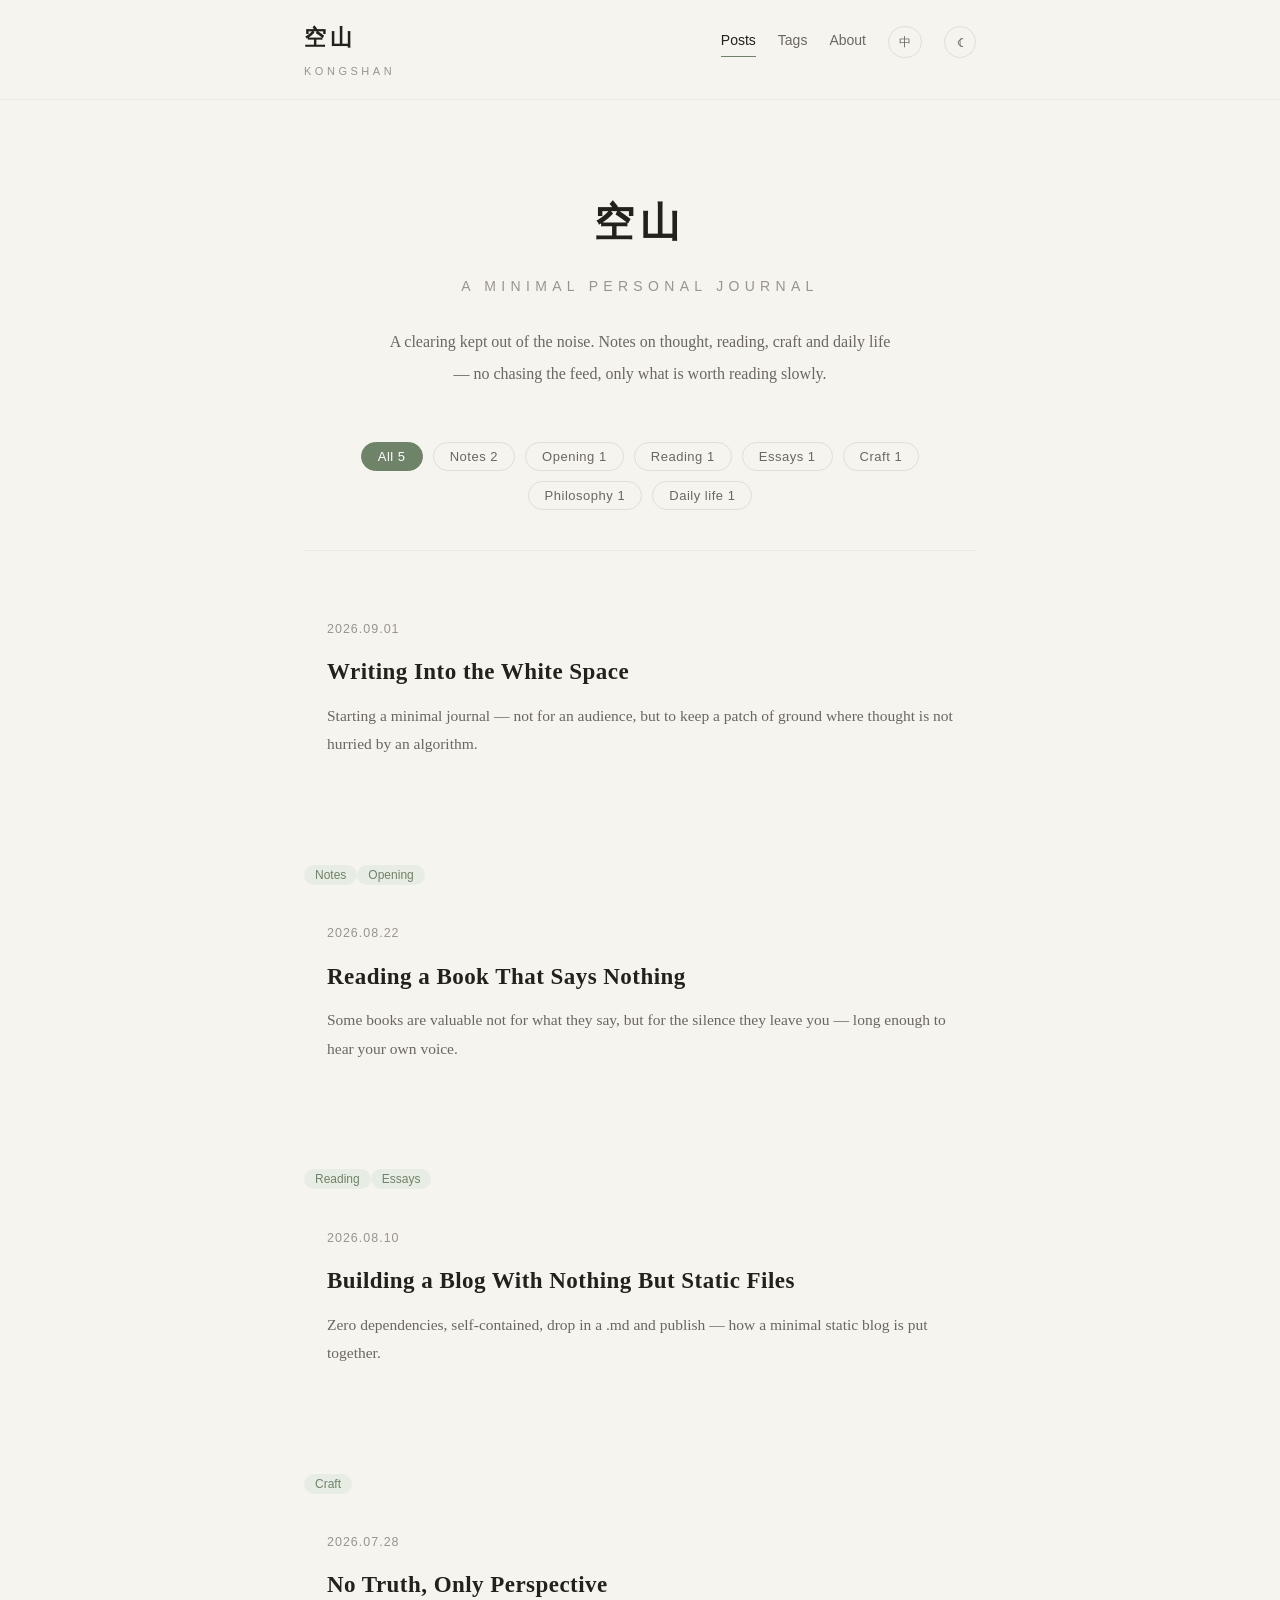
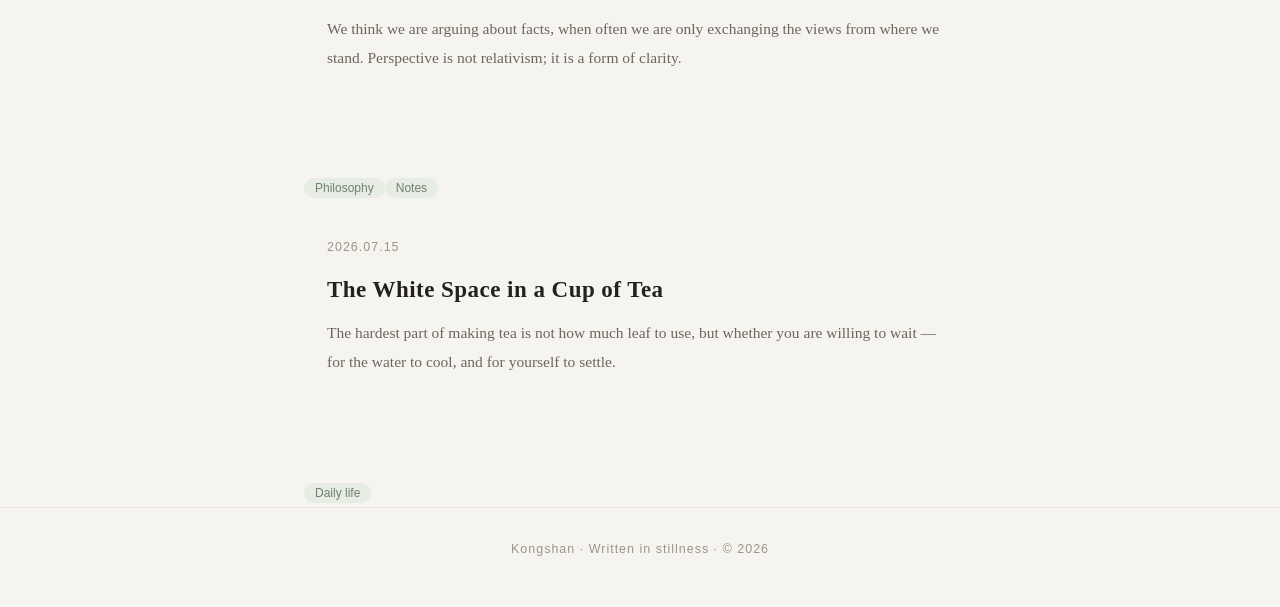
==== index.html @ f270f269 "initial upload: 空山 · 极简个人志" ====
<!DOCTYPE html>
<html lang="zh-CN" data-theme="light">
<head>
  <meta charset="UTF-8">
  <meta name="viewport" content="width=device-width, initial-scale=1.0">
  <title data-i18n-title="title.home">空山 · 极简个人志</title>
  <meta name="description" content="一个人的极简个人志 —— 随想、阅读、技术与生活的留白处。" data-i18n-desc="desc.home">
  <link rel="stylesheet" href="assets/css/style.css">
</head>
<body>
  <div id="progress"></div>

  <header class="site-header">
    <nav>
      <a href="index.html" class="brand">空山<small>KONGSHAN</small></a>
      <div class="nav-links">
        <a href="index.html" class="active" data-i18n="nav.posts">文章</a>
        <a href="tags.html" data-i18n="nav.tags">标签</a>
        <a href="about.html" data-i18n="nav.about">关于</a>
        <button id="lang-toggle" class="lang-toggle" aria-label="切换语言" title="切换语言">EN</button>
        <button id="theme-toggle" aria-label="切换主题" title="切换主题">☾</button>
      </div>
    </nav>
  </header>

  <main>
    <section class="hero wrap">
      <h1 data-i18n="hero.title">空山</h1>
      <p class="tagline" data-i18n="hero.tagline">一 个 人 的 极 简 个 人 志</p>
      <p class="intro" data-i18n="hero.intro">在喧嚣里留一块空地。这里收着随想、阅读、技术与生活——不追热点，只写值得慢读的。</p>
    </section>

    <div class="wrap">
      <div class="filters" id="filters"><!-- 标签筛选由 JS 注入 --></div>
      <div class="post-list" id="post-list">
        <p class="empty" data-i18n="list.loading">正在载入文章…</p>
      </div>
    </div>
  </main>

  <footer class="site-footer">
    <span data-i18n="footer">空山 · 以静写心 · © 2026</span>
  </footer>

  <script src="assets/js/i18n.js"></script>
  <script src="assets/js/markdown.js"></script>
  <script src="assets/js/site.js"></script>
  <script src="assets/js/home.js"></script>
</body>
</html>
---- assets/css/style.css ----
/* ===========================================================
   空山 · 极简个人志  —  禅意极简设计系统
   配色: 纸感暖白 / 墨色 / 单一点缀(苔绿)  ·  明/暗双主题
   =========================================================== */

:root {
  --paper: #f6f4ee;
  --paper-2: #efece3;
  --ink: #23211c;
  --ink-soft: #6b6760;
  --ink-faint: #9a958b;
  --line: #e3ded3;
  --line-soft: #ece8df;
  --accent: #6f8368;        /* 苔绿 */
  --accent-soft: #e7ece4;
  --shadow: 0 1px 2px rgba(35, 33, 28, .04), 0 8px 28px rgba(35, 33, 28, .05);
  --shadow-hover: 0 2px 6px rgba(35, 33, 28, .06), 0 14px 40px rgba(35, 33, 28, .08);
  --font-serif: "Noto Serif SC", "Songti SC", "STSong", "Source Han Serif SC", Georgia, "Times New Roman", serif;
  --font-sans: -apple-system, BlinkMacSystemFont, "PingFang SC", "Hiragino Sans GB", "Microsoft YaHei", "Segoe UI", sans-serif;
  --maxw: 720px;
  --ease: cubic-bezier(.22, .61, .36, 1);
}

[data-theme="dark"] {
  --paper: #1b1a17;
  --paper-2: #211f1b;
  --ink: #e9e5db;
  --ink-soft: #a8a299;
  --ink-faint: #75716a;
  --line: #322f29;
  --line-soft: #2a2823;
  --accent: #9bb38f;
  --accent-soft: #283126;
  --shadow: 0 1px 2px rgba(0, 0, 0, .25), 0 10px 30px rgba(0, 0, 0, .35);
  --shadow-hover: 0 2px 6px rgba(0, 0, 0, .3), 0 16px 44px rgba(0, 0, 0, .45);
}

* { box-sizing: border-box; }

html { scroll-behavior: smooth; }

body {
  margin: 0;
  background: var(--paper);
  color: var(--ink);
  font-family: var(--font-serif);
  font-size: 17px;
  line-height: 1.85;
  -webkit-font-smoothing: antialiased;
  text-rendering: optimizeLegibility;
  transition: background .4s var(--ease), color .4s var(--ease);
}

/* ---------- 阅读进度条 ---------- */
#progress {
  position: fixed;
  top: 0; left: 0;
  width: 100%; height: 2px;
  background: var(--accent);
  transform: scaleX(0);
  transform-origin: 0 50%;
  transition: transform .1s linear;
  z-index: 50;
  pointer-events: none;
}

/* ---------- 头部 / 导航 ---------- */
.site-header {
  position: sticky;
  top: 0;
  z-index: 40;
  background: color-mix(in srgb, var(--paper) 88%, transparent);
  backdrop-filter: saturate(140%) blur(10px);
  border-bottom: 1px solid var(--line-soft);
}
.site-header nav {
  max-width: var(--maxw);
  margin: 0 auto;
  padding: 18px 24px;
  display: flex;
  align-items: baseline;
  justify-content: space-between;
}
.brand {
  font-family: var(--font-serif);
  font-size: 22px;
  letter-spacing: .18em;
  font-weight: 600;
  color: var(--ink);
  text-decoration: none;
}
.brand small {
  display: block;
  font-family: var(--font-sans);
  font-size: 11px;
  letter-spacing: .32em;
  color: var(--ink-faint);
  margin-top: 2px;
  font-weight: 400;
}
.nav-links {
  display: flex;
  align-items: center;
  gap: 22px;
  font-family: var(--font-sans);
  font-size: 14px;
}
.nav-links a {
  color: var(--ink-soft);
  text-decoration: none;
  position: relative;
  padding-bottom: 3px;
  transition: color .25s var(--ease);
}
.nav-links a::after {
  content: "";
  position: absolute;
  left: 0; bottom: 0;
  width: 100%; height: 1px;
  background: var(--accent);
  transform: scaleX(0);
  transform-origin: 0 50%;
  transition: transform .3s var(--ease);
}
.nav-links a:hover,
.nav-links a.active { color: var(--ink); }
.nav-links a:hover::after,
.nav-links a.active::after { transform: scaleX(1); }
#theme-toggle,
.lang-toggle {
  background: none;
  border: 1px solid var(--line);
  color: var(--ink-soft);
  width: 32px; height: 32px;
  border-radius: 50%;
  cursor: pointer;
  font-size: 14px;
  line-height: 1;
  transition: all .25s var(--ease);
}
#theme-toggle:hover,
.lang-toggle:hover { color: var(--ink); border-color: var(--ink-faint); }

/* 语言切换: "中 / EN" 两字符, 胶囊形 */
.lang-toggle {
  width: auto;
  min-width: 34px;
  padding: 0 9px;
  border-radius: 16px;
  font-family: var(--font-sans);
  font-size: 12px;
  letter-spacing: .04em;
}

/* ---------- 布局容器 ---------- */
.wrap {
  max-width: var(--maxw);
  margin: 0 auto;
  padding: 0 24px;
}
main { min-height: 60vh; }

/* ---------- 首页 hero ---------- */
.hero {
  padding: 86px 0 44px;
  text-align: center;
}
.hero h1 {
  font-size: 40px;
  letter-spacing: .14em;
  margin: 0 0 14px;
  font-weight: 600;
}
.hero .tagline {
  font-family: var(--font-sans);
  font-size: 14px;
  letter-spacing: .26em;
  color: var(--ink-faint);
  margin: 0;
}
/* 英文用常规写法 + 稍宽字距, 保持同样的疏朗感 */
html[lang="en"] .hero .tagline { letter-spacing: .38em; }
.hero .intro {
  max-width: 520px;
  margin: 26px auto 0;
  color: var(--ink-soft);
  font-size: 16px;
  line-height: 2;
}

/* ---------- 标签筛选 ---------- */
.filters {
  display: flex;
  flex-wrap: wrap;
  gap: 10px;
  justify-content: center;
  padding: 8px 0 40px;
  border-bottom: 1px solid var(--line-soft);
  margin-bottom: 40px;
}
.pill {
  font-family: var(--font-sans);
  font-size: 13px;
  letter-spacing: .04em;
  color: var(--ink-soft);
  background: transparent;
  border: 1px solid var(--line);
  border-radius: 999px;
  padding: 6px 16px;
  cursor: pointer;
  transition: all .25s var(--ease);
}
.pill:hover { color: var(--ink); border-color: var(--ink-faint); }
.pill.active {
  color: #fff;
  background: var(--accent);
  border-color: var(--accent);
}
[data-theme="dark"] .pill.active { color: #15140f; }

/* ---------- 文章列表 ---------- */
.post-list { display: flex; flex-direction: column; gap: 6px; }
.post-card {
  display: block;
  text-decoration: none;
  color: inherit;
  padding: 26px 22px;
  border-radius: 12px;
  border: 1px solid transparent;
  transition: background .3s var(--ease), border-color .3s var(--ease), transform .3s var(--ease), box-shadow .3s var(--ease);
}
.post-card:hover {
  background: var(--paper-2);
  border-color: var(--line);
  box-shadow: var(--shadow-hover);
  transform: translateY(-2px);
}
.post-card .meta {
  font-family: var(--font-sans);
  font-size: 12.5px;
  letter-spacing: .08em;
  color: var(--ink-faint);
  display: flex;
  gap: 14px;
  align-items: center;
}
.post-card h2 {
  font-size: 23px;
  margin: 10px 0 8px;
  font-weight: 600;
  letter-spacing: .02em;
}
.post-card .excerpt {
  color: var(--ink-soft);
  font-size: 15.5px;
  margin: 0 0 12px;
  display: -webkit-box;
  -webkit-line-clamp: 2;
  -webkit-box-orient: vertical;
  overflow: hidden;
}
.post-card .tags { display: flex; flex-wrap: wrap; gap: 8px; }
.tag {
  font-family: var(--font-sans);
  font-size: 12px;
  color: var(--accent);
  background: var(--accent-soft);
  padding: 3px 11px;
  border-radius: 999px;
  text-decoration: none;
  transition: opacity .2s var(--ease);
}
.tag:hover { opacity: .75; }

.empty {
  text-align: center;
  color: var(--ink-faint);
  padding: 60px 0;
  font-family: var(--font-sans);
}

/* ---------- 文章详情 ---------- */
.article { padding: 56px 0 80px; }
.article .back {
  font-family: var(--font-sans);
  font-size: 13px;
  color: var(--ink-soft);
  text-decoration: none;
  letter-spacing: .06em;
}
.article .back:hover { color: var(--ink); }
.article-head { margin: 22px 0 36px; }
.article-head .meta {
  font-family: var(--font-sans);
  font-size: 13px;
  letter-spacing: .08em;
  color: var(--ink-faint);
  display: flex;
  gap: 14px;
  flex-wrap: wrap;
  align-items: center;
}
.article-head h1 {
  font-size: 34px;
  line-height: 1.4;
  letter-spacing: .02em;
  margin: 14px 0 16px;
  font-weight: 600;
}
.article-head .tags { display: flex; gap: 8px; flex-wrap: wrap; margin-top: 16px; }
.divider {
  border: none;
  border-top: 1px solid var(--line-soft);
  margin: 0 0 36px;
}

/* Markdown 正文排版 */
.prose { font-size: 17.5px; line-height: 1.95; }
.prose h1, .prose h2, .prose h3, .prose h4 {
  font-weight: 600;
  line-height: 1.5;
  margin: 2em 0 .7em;
  letter-spacing: .02em;
}
.prose h2 { font-size: 25px; }
.prose h3 { font-size: 21px; }
.prose h4 { font-size: 18px; }
.prose p { margin: 0 0 1.3em; }
.prose a { color: var(--accent); text-underline-offset: 3px; text-decoration-thickness: 1px; }
.prose strong { font-weight: 700; }
.prose em { font-style: italic; }
.prose ul, .prose ol { padding-left: 1.4em; margin: 0 0 1.3em; }
.prose li { margin: .4em 0; }
.prose blockquote {
  margin: 1.6em 0;
  padding: 4px 0 4px 22px;
  border-left: 3px solid var(--accent);
  color: var(--ink-soft);
  font-style: normal;
}
.prose blockquote p { margin: .4em 0; }
.prose code {
  font-family: "SFMono-Regular", "JetBrains Mono", Consolas, monospace;
  font-size: .88em;
  background: var(--paper-2);
  padding: 2px 6px;
  border-radius: 5px;
}
.prose pre {
  background: var(--paper-2);
  border: 1px solid var(--line);
  border-radius: 10px;
  padding: 18px 20px;
  overflow-x: auto;
  margin: 1.6em 0;
  line-height: 1.7;
}
.prose pre code {
  background: none;
  padding: 0;
  font-size: 14px;
}
.prose img { max-width: 100%; border-radius: 10px; margin: 1.2em 0; }
.prose hr {
  border: none;
  text-align: center;
  margin: 2.6em 0;
}
.prose hr::before {
  content: "·  ·  ·";
  letter-spacing: .6em;
  color: var(--ink-faint);
}
.prose del { color: var(--ink-faint); }

/* ---------- 关于页 ---------- */
.about { padding: 70px 0 90px; }
.about .avatar {
  width: 76px; height: 76px;
  border-radius: 50%;
  background: var(--accent-soft);
  display: grid;
  place-items: center;
  font-family: var(--font-serif);
  font-size: 30px;
  color: var(--accent);
  margin: 0 auto 22px;
}
.about .who {
  text-align: center;
  font-family: var(--font-sans);
  font-size: 13px;
  letter-spacing: .26em;
  color: var(--ink-faint);
  margin: 0 0 40px;
}
html[lang="en"] .about .who { letter-spacing: .38em; }

/* ---------- 标签聚合页 ---------- */
.tags-page { padding: 64px 0 80px; }
.tags-page h1 {
  font-size: 30px;
  letter-spacing: .1em;
  margin: 0 0 36px;
  font-weight: 600;
}
.tag-group { margin-bottom: 38px; }
.tag-group > h3 {
  font-family: var(--font-sans);
  font-size: 14px;
  letter-spacing: .1em;
  color: var(--accent);
  margin: 0 0 14px;
  font-weight: 600;
}
.tag-group ul { list-style: none; padding: 0; margin: 0; }
.tag-group li {
  padding: 12px 0;
  border-bottom: 1px solid var(--line-soft);
}
.tag-group li a {
  color: var(--ink);
  text-decoration: none;
  display: flex;
  justify-content: space-between;
  align-items: baseline;
  gap: 16px;
}
.tag-group li a:hover .t { color: var(--accent); }
.tag-group .t { font-size: 17px; }
.tag-group .d {
  font-family: var(--font-sans);
  font-size: 12.5px;
  color: var(--ink-faint);
  white-space: nowrap;
}

/* ---------- 滚动淡入 ---------- */
.reveal {
  opacity: 0;
  transform: translateY(16px);
  transition: opacity .7s var(--ease), transform .7s var(--ease);
}
.reveal.in { opacity: 1; transform: none; }

/* ---------- 页脚 ---------- */
.site-footer {
  border-top: 1px solid var(--line-soft);
  padding: 30px 24px 46px;
  text-align: center;
  font-family: var(--font-sans);
  font-size: 12.5px;
  letter-spacing: .08em;
  color: var(--ink-faint);
}

/* ---------- 响应式 ---------- */
@media (max-width: 600px) {
  body { font-size: 16px; }
  .hero { padding: 56px 0 30px; }
  .hero h1 { font-size: 30px; }
  .article-head h1 { font-size: 27px; }
  .nav-links { gap: 16px; }
  .brand { font-size: 19px; }
}

@media (prefers-reduced-motion: reduce) {
  .reveal { opacity: 1; transform: none; transition: none; }
  html { scroll-behavior: auto; }
}
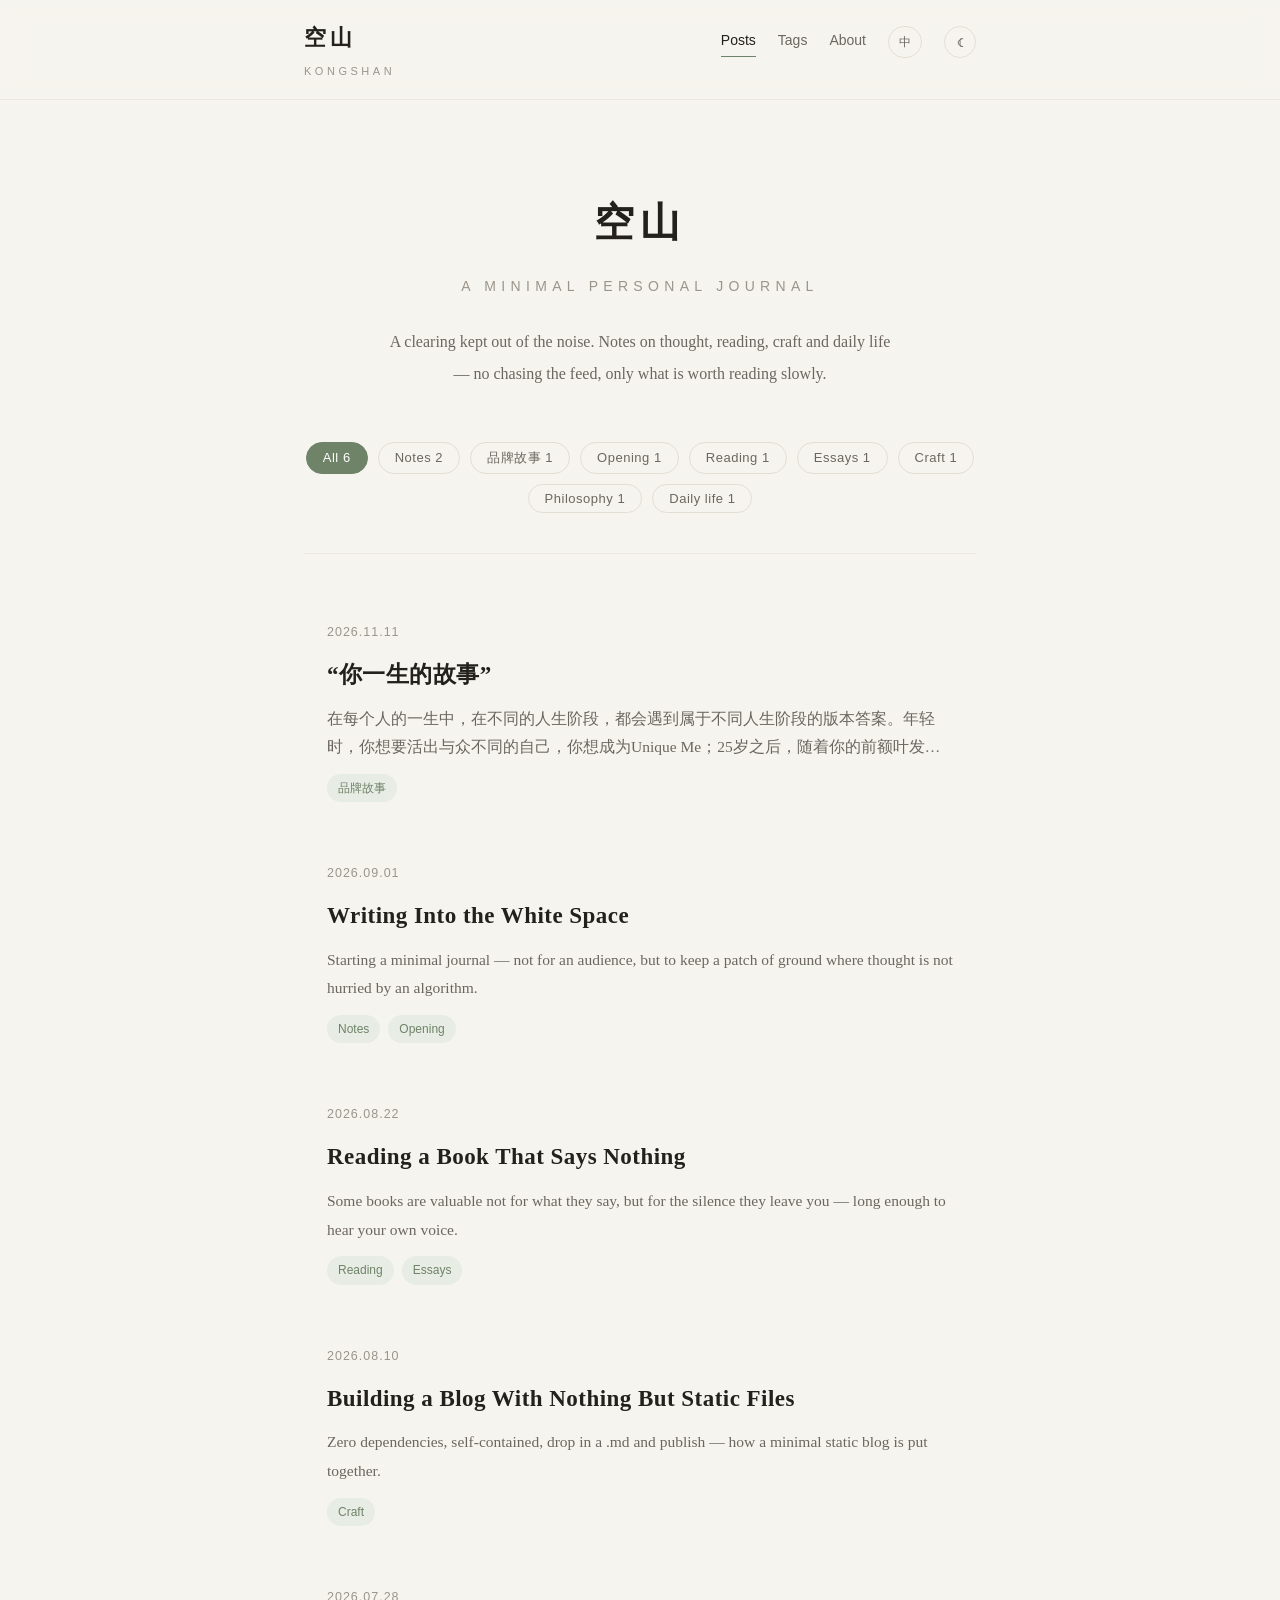
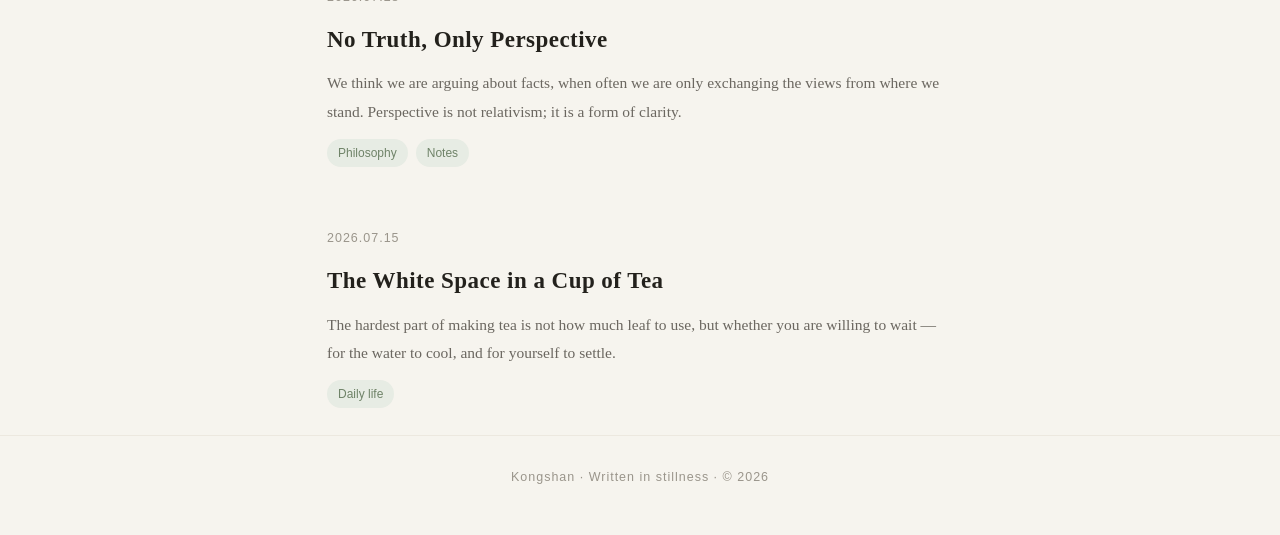
==== commit bd353a45: "update from writing desk" ====
--- a/index.html
+++ b/index.html
@@ -5,7 +5,7 @@
   <meta name="viewport" content="width=device-width, initial-scale=1.0">
   <title data-i18n-title="title.home">空山 · 极简个人志</title>
   <meta name="description" content="一个人的极简个人志 —— 随想、阅读、技术与生活的留白处。" data-i18n-desc="desc.home">
-  <link rel="stylesheet" href="assets/css/style.css">
+  <link rel="stylesheet" href="assets/css/style.css?v=20261112">
 </head>
 <body>
   <div id="progress"></div>
@@ -45,6 +45,6 @@
   <script src="assets/js/i18n.js"></script>
   <script src="assets/js/markdown.js"></script>
   <script src="assets/js/site.js"></script>
-  <script src="assets/js/home.js"></script>
+  <script src="assets/js/home.js?v=20261112"></script>
 </body>
 </html>
--- a/assets/css/style.css
+++ b/assets/css/style.css
@@ -250,6 +250,7 @@
   font-weight: 600;
   letter-spacing: .02em;
 }
+.post-card h2 a { color: inherit; text-decoration: none; }
 .post-card .excerpt {
   color: var(--ink-soft);
   font-size: 15.5px;
